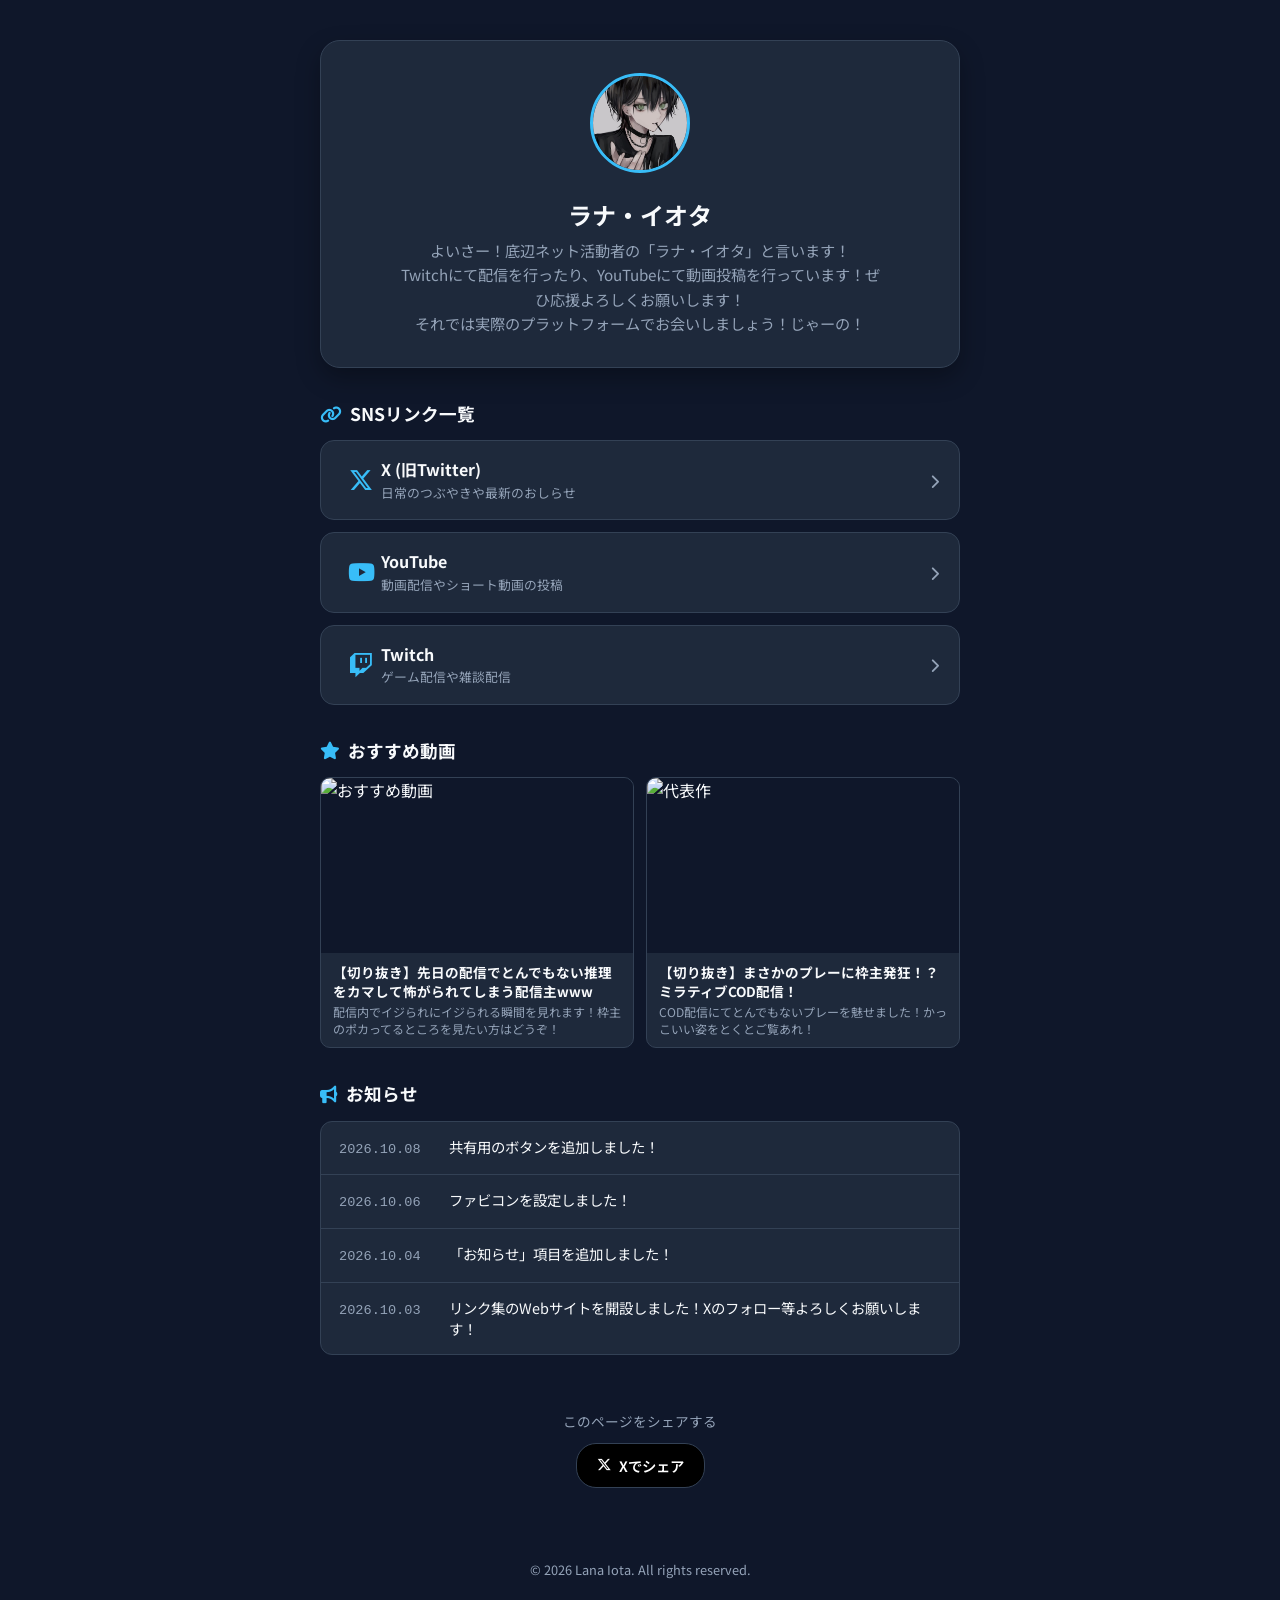
==== index.html @ 1b5952c9 "スペルミス修正" ====
<!DOCTYPE html>
<html lang="ja">
  <head>
    <!-- OGP基本設定 -->
    <meta property="og:site_name" content="ラナ・イオタの自作ページ">
    <meta property="og:title" content="ラナ・イオタのSNSリンク集">
    <meta property="og:description" content="ラナ・イオタの自作のリンク集サイトです。">
    <meta property="og:type" content="website">
    <meta property="og:url" content="https://lanaiota.github.io/LanaIota/">
    <meta property="og:image" content="https://lanaiota.github.io/LanaIota/image/favicon.jpg">

    <!-- X（Twitter）用のカード指定 -->
    <meta name="twitter:card" content="summary_large_image">
    <meta name="twitter:site" content="@Live_lana_iota">

    <!-- 所有権の設定 -->
    <meta name="google-site-verification" content="B1I2mXv6Hspr4kl9u6UnT_QV-ADoGNzD-LPRNNuF228" />
    
    <!-- ページ設定 -->
    <meta charset="UTF-8">

    <meta name="description" content="ラナ・イオタ（Lana Iota）の自作の公式リンク集・Webサイトです。Twitch、YouTube、X（旧Twitter）などの最新情報や更新案内について掲載しています。">
    <meta name="keywords" content="ラナ・イオタ, ラナイオタ, らないおた, らな, いおた, Lana Iota, LanaIota, 配信者, リンク集, Twitch, Youtube, X, Twitter">

    <title>ラナ・イオタのSNSリンクまとめサイト</title>

    <link rel="icon" href="image/favicon.jpg" type="image/jpeg">
    <link rel="apple-touch-icon" href="image/favicon.jpg">
    
    <link rel="stylesheet" href="css/common.css">
    <link rel="stylesheet" href="css/main.css">

    <link rel="preconnect" href="https://fonts.googleapis.com">
    <link rel="preconnect" href="https://fonts.gstatic.com" crossorigin>
    
    <link rel="stylesheet" href="https://fonts.googleapis.com/css2?family=Noto+Sans+JP:wght@400;500;700&display=swap">
    <link rel="stylesheet" href="https://cdnjs.cloudflare.com/ajax/libs/font-awesome/6.5.1/css/all.min.css">
  </head>
  <body>
    <div class="container">

      <!-- プロフィールカード -->
      <header class="profile-card">
        <img src="image/icon.jpg" alt="アイコン" class="avatar">
        <h1 class="name">ラナ・イオタ</h1>
        <p class="bio">
          よいさー！底辺ネット活動者の「ラナ・イオタ」と言います！<br>
          Twitchにて配信を行ったり、YouTubeにて動画投稿を行っています！ぜひ応援よろしくお願いします！<br>
          それでは実際のプラットフォームでお会いしましょう！じゃーの！
        </p>
      </header>

      <!-- SNSリンク -->
      <section>
        <h2 class="section-title"><i class="fa-solid fa-link"></i> SNSリンク一覧</h2>
        <div class="links-grid">

          <!-- X (Twitter) -->
          <a href="https://x.com/Live_lana_iota" target="_blank" rel="noopener noreferrer" class="link-item">
            <div class="link-icon"><i class="fa-brands fa-x-twitter"></i></div>
            <div class="link-info">
              <div class="link-title">X (旧Twitter)</div>
              <div class="link-desc">日常のつぶやきや最新のおしらせ</div>
            </div>
            <div class="link-arrow"><i class="fa-solid fa-chevron-right"></i></div>
          </a>

          <!-- YouTube -->
          <a href="https://youtube.com/@Lana_iota" target="_blank" rel="noopener noreferrer" class="link-item">
            <div class="link-icon"><i class="fa-brands fa-youtube"></i></div>
            <div class="link-info">
              <div class="link-title">YouTube</div>
              <div class="link-desc">動画配信やショート動画の投稿</div>
            </div>
            <div class="link-arrow"><i class="fa-solid fa-chevron-right"></i></div>
          </a>

          <!-- Twitch -->
          <a href="https://twitch.tv/lana_iota0411" target="_blank" rel="noopener noreferrer" class="link-item">
            <div class="link-icon"><i class="fa-brands fa-twitch"></i></div>
            <div class="link-info">
              <div class="link-title">Twitch</div>
              <div class="link-desc">ゲーム配信や雑談配信</div>
            </div>
            <div class="link-arrow"><i class="fa-solid fa-chevron-right"></i></div>
          </a>

        </div>
      </section>

      <!-- おすすめ動画 -->
      <section>
        <h2 class="section-title"><i class="fa-solid fa-star"></i> おすすめ動画</h2>
        <div class="works-grid">

          <a href="https://www.youtube.com/watch?v=J6_yquR4E8c" target="_blank" rel="noopener noreferrer" class="work-card">
            <div class="work-img">
              <img src="https://img.youtube.com/vi/J6_yquR4E8c/hqdefault.jpg" alt="おすすめ動画">
              <div class="play-overlay"><i class="fa-solid fa-circle-play"></i></div>
            </div>
            <div class="work-content">
              <div class="work-title">【切り抜き】先日の配信でとんでもない推理をカマして怖がられてしまう配信主www</div>
              <div class="work-desc">配信内でイジられにイジられる瞬間を見れます！枠主のポカってるところを見たい方はどうぞ！</div>
            </div>
          </a>

          <a href="https://www.youtube.com/watch?v=yUCX9ZG6_dI" target="_blank" rel="noopener noreferrer" class="work-card">
            <div class="work-img">
              <img src="https://img.youtube.com/vi/yUCX9ZG6_dI/hqdefault.jpg" alt="代表作">
              <div class="play-overlay"><i class="fa-solid fa-circle-play"></i></div>
            </div>
            <div class="work-content">
              <div class="work-title">【切り抜き】まさかのプレーに枠主発狂！？ミラティブCOD配信！</div>
              <div class="work-desc">COD配信にてとんでもないプレーを魅せました！かっこいい姿をとくとご覧あれ！</div>
            </div>
          </a>

        </div>
      </section>

      <!-- お知らせ -->
      <section>
        <h2 class="section-title"><i class="fa-solid fa-bullhorn"></i> お知らせ</h2>
        
        <div class="news-table">
          
          <div class="news-row">
            <time class="news-date">2026.10.08</time>
            <div class="news-content">共有用のボタンを追加しました！</div>
          </div>

          <div class="news-row">
            <time class="news-date">2026.10.06</time>
            <div class="news-content">ファビコンを設定しました！</div>
          </div>
          
          <div class="news-row">
            <time class="news-date">2026.10.04</time>
            <div class="news-content">「お知らせ」項目を追加しました！</div>
          </div>
          
          <a href="https://x.com/Live_lana_iota" target="_blank" rel="noopener noreferrer" class="news-row">
            <time class="news-date">2026.10.03</time>
            <div class="news-content">リンク集のWebサイトを開設しました！Xのフォロー等よろしくお願いします！</div>
          </a>

          <!-- リンク付きの行テンプレート -->
          <!-- 
          <a href="（リンク）" target="_blank" rel="noopener noreferrer" class="news-row">
            <time class="news-date">（日付）</time>
            <div class="news-content">（コメント）</div>
          </a> 
          -->

          <!-- リンク無しの行テンプレート -->
          <!-- 
          <div class="news-row">
            <time class="news-date">（日付）</time>
            <div class="news-content">（コメント）</div>
          </div>
          -->
          
        </div>
      </section>

      <!-- SNSシェアボタン -->
      <div class="share-section">
        <p class="share-title">このページをシェアする</p>
        <a href="https://x.com/intent/tweet?text=ラナ・イオタ自作のWebサイト&url=https://lanaiota.github.io/LanaIota/" 
           target="_blank" 
           rel="noopener noreferrer" 
           class="share-btn x-btn">
          <i class="fa-brands fa-x-twitter"></i> Xでシェア
        </a>
      </div>

      <!-- フッター -->
      <footer>
        <p>&copy; 2026 Lana Iota. All rights reserved.</p>
      </footer>

    </div>
  </body>
</html>
---- css/common.css ----
:root {
    --bg-color: #0f172a;
    --accent-color: #38bdf8;
    --text-main: #f8fafc;
    --text-sub: #94a3b8;
    --border-color: #334155;
}

/* 全体設定 */
* {
    box-sizing: border-box;
    margin: 0;
    padding: 0;
}

body {
    font-family: 'Noto Sans JP', sans-serif;
    background-color: var(--bg-color);
    color: var(--text-main);
    line-height: 1.6;
    display: flex;
    justify-content: center;
    padding: 40px 20px;
}

.container {
    width: 100%;
    max-width: 640px;
    display: flex;
    flex-direction: column;
    gap: 32px;
}

/* フッター */
footer {
    text-align: center;
    font-size: 0.8rem;
    color: var(--text-sub);
    margin-top: 16px;
}
---- css/main.css ----
:root {
    --card-bg: #1e293b;
}

/* プロフィールヘッダー */
.profile-card {
    background-color: var(--card-bg);
    border: 1px solid var(--border-color);
    border-radius: 20px;
    padding: 32px 24px;
    text-align: center;
    box-shadow: 0 10px 25px rgba(0, 0, 0, 0.3);
}

.avatar {
    width: 100px;
    height: 100px;
    border-radius: 50%;
    object-fit: cover;
    border: 3px solid var(--accent-color);
    margin-bottom: 16px;
}

.name {
    font-size: 1.5rem;
    font-weight: 700;
    margin-bottom: 4px;
}

.handle {
    font-size: 0.9rem;
    color: var(--accent-color);
    margin-bottom: 12px;
    font-weight: 500;
}

.bio {
    font-size: 0.95rem;
    color: var(--text-sub);
    max-width: 480px;
    margin: 0 auto;
}

/* セクションタイトル */
.section-title {
    font-size: 1.1rem;
    font-weight: 700;
    margin-bottom: 12px;
    display: flex;
    align-items: center;
    gap: 8px;
    color: var(--text-main);
}

.section-title i {
    color: var(--accent-color);
}

/* SNSリンク一覧 */
.links-grid {
    display: flex;
    flex-direction: column;
    gap: 12px;
}

.link-item {
    display: flex;
    align-items: center;
    background-color: var(--card-bg);
    border: 1px solid var(--border-color);
    padding: 16px 20px;
    border-radius: 14px;
    text-decoration: none;
    color: var(--text-main);
    transition: all 0.2s ease;
}

.link-item:hover {
    border-color: var(--accent-color);
    transform: translateY(-2px);
    background-color: #26334d;
}

.link-icon {
    font-size: 1.5rem;
    width: 40px;
    display: flex;
    justify-content: center;
    color: var(--accent-color);
}

.link-info {
    flex: 1;
}

.link-title {
    font-weight: 700;
    font-size: 1rem;
}

.link-desc {
    font-size: 0.8rem;
    color: var(--text-sub);
}

.link-arrow {
    color: var(--text-sub);
    font-size: 0.9rem;
}

/* おすすめ動画 */
a.work-card,
a.work-card:visited,
a.work-card:hover,
a.work-card:active {
  text-decoration: none !important;
  color: inherit !important;
}

.works-grid {
  display: grid;
  grid-template-columns: repeat(auto-fit, minmax(200px, 1fr));
  gap: 12px;
}

.work-card {
  background-color: var(--card-bg, #1e293b);
  border: 1px solid var(--border-color, #334155);
  border-radius: 10px;
  overflow: hidden;
  display: flex;
  flex-direction: column;
  transition: transform 0.25s ease, box-shadow 0.25s ease;
  cursor: pointer;
}

.work-card:hover {
  transform: translateY(-4px);
  box-shadow: 0 8px 20px rgba(0, 0, 0, 0.4);
}

.work-img {
  width: 100%;
  aspect-ratio: 16 / 9;
  background-color: #0f172a;
  position: relative;
  overflow: hidden;
}

.work-img img {
  width: 100%;
  height: 100%;
  object-fit: cover;
  display: block;
  transition: transform 0.3s ease;
}

.work-card:hover .work-img img {
  transform: scale(1.05);
}

.play-overlay {
  position: absolute;
  inset: 0;
  background: rgba(0, 0, 0, 0.4);
  display: flex;
  align-items: center;
  justify-content: center;
  font-size: 1.8rem;
  color: #ff0000;
  opacity: 0;
  transition: opacity 0.25s ease;
}

.work-card:hover .play-overlay {
  opacity: 1;
}

.work-content {
  padding: 10px 12px;
  display: flex;
  flex-direction: column;
  gap: 4px;
}

.work-title {
  font-weight: 700;
  font-size: 0.85rem;
  line-height: 1.35;
  display: -webkit-box;
  line-clamp: 2;
  -webkit-line-clamp: 2;
  -webkit-box-orient: vertical;
  overflow: hidden;
}

.work-desc {
  font-size: 0.75rem;
  color: var(--text-sub, #94a3b8);
  line-height: 1.4;
  display: -webkit-box;
  line-clamp: 2;
  -webkit-line-clamp: 2;
  -webkit-box-orient: vertical;
  overflow: hidden;
}

/* お知らせ */
.news-table {
  background-color: var(--card-bg, #1e293b);
  border: 1px solid var(--border-color, #334155);
  border-radius: 12px;
  overflow: hidden;
}

.news-row {
  display: flex;
  align-items: baseline;
  padding: 14px 18px;
  border-bottom: 1px solid var(--border-color, #334155);
  text-decoration: none;
  color: var(--text-main, #f8fafc);
  transition: background-color 0.2s ease;
}

.news-row:last-child {
  border-bottom: none;
}

a.news-row:hover {
  background-color: rgba(56, 189, 248, 0.08);
}

a.news-row:hover .news-content {
  color: var(--accent-color, #38bdf8);
  text-decoration: underline;
}

.news-date {
  width: 110px;
  flex-shrink: 0;
  font-size: 0.85rem;
  color: var(--text-sub, #94a3b8);
  font-family: monospace, sans-serif;
}

.news-content {
  flex: 1;
  font-size: 0.9rem;
  line-height: 1.5;
}

/* シェアエリア */
.share-section {
  text-align: center;
  margin: 24px 0;
}

.share-title {
  font-size: 0.85rem;
  color: var(--text-sub, #94a3b8);
  margin-bottom: 10px;
}

.share-btn {
  display: inline-flex;
  align-items: center;
  gap: 8px;
  padding: 10px 20px;
  border-radius: 20px;
  background-color: #000000;
  color: #ffffff;
  border: 1px solid var(--border-color, #334155);
  text-decoration: none;
  font-size: 0.9rem;
  font-weight: 600;
  transition: opacity 0.2s ease, transform 0.2s ease;
}

.share-btn:hover {
  opacity: 0.85;
  transform: translateY(-2px);
}
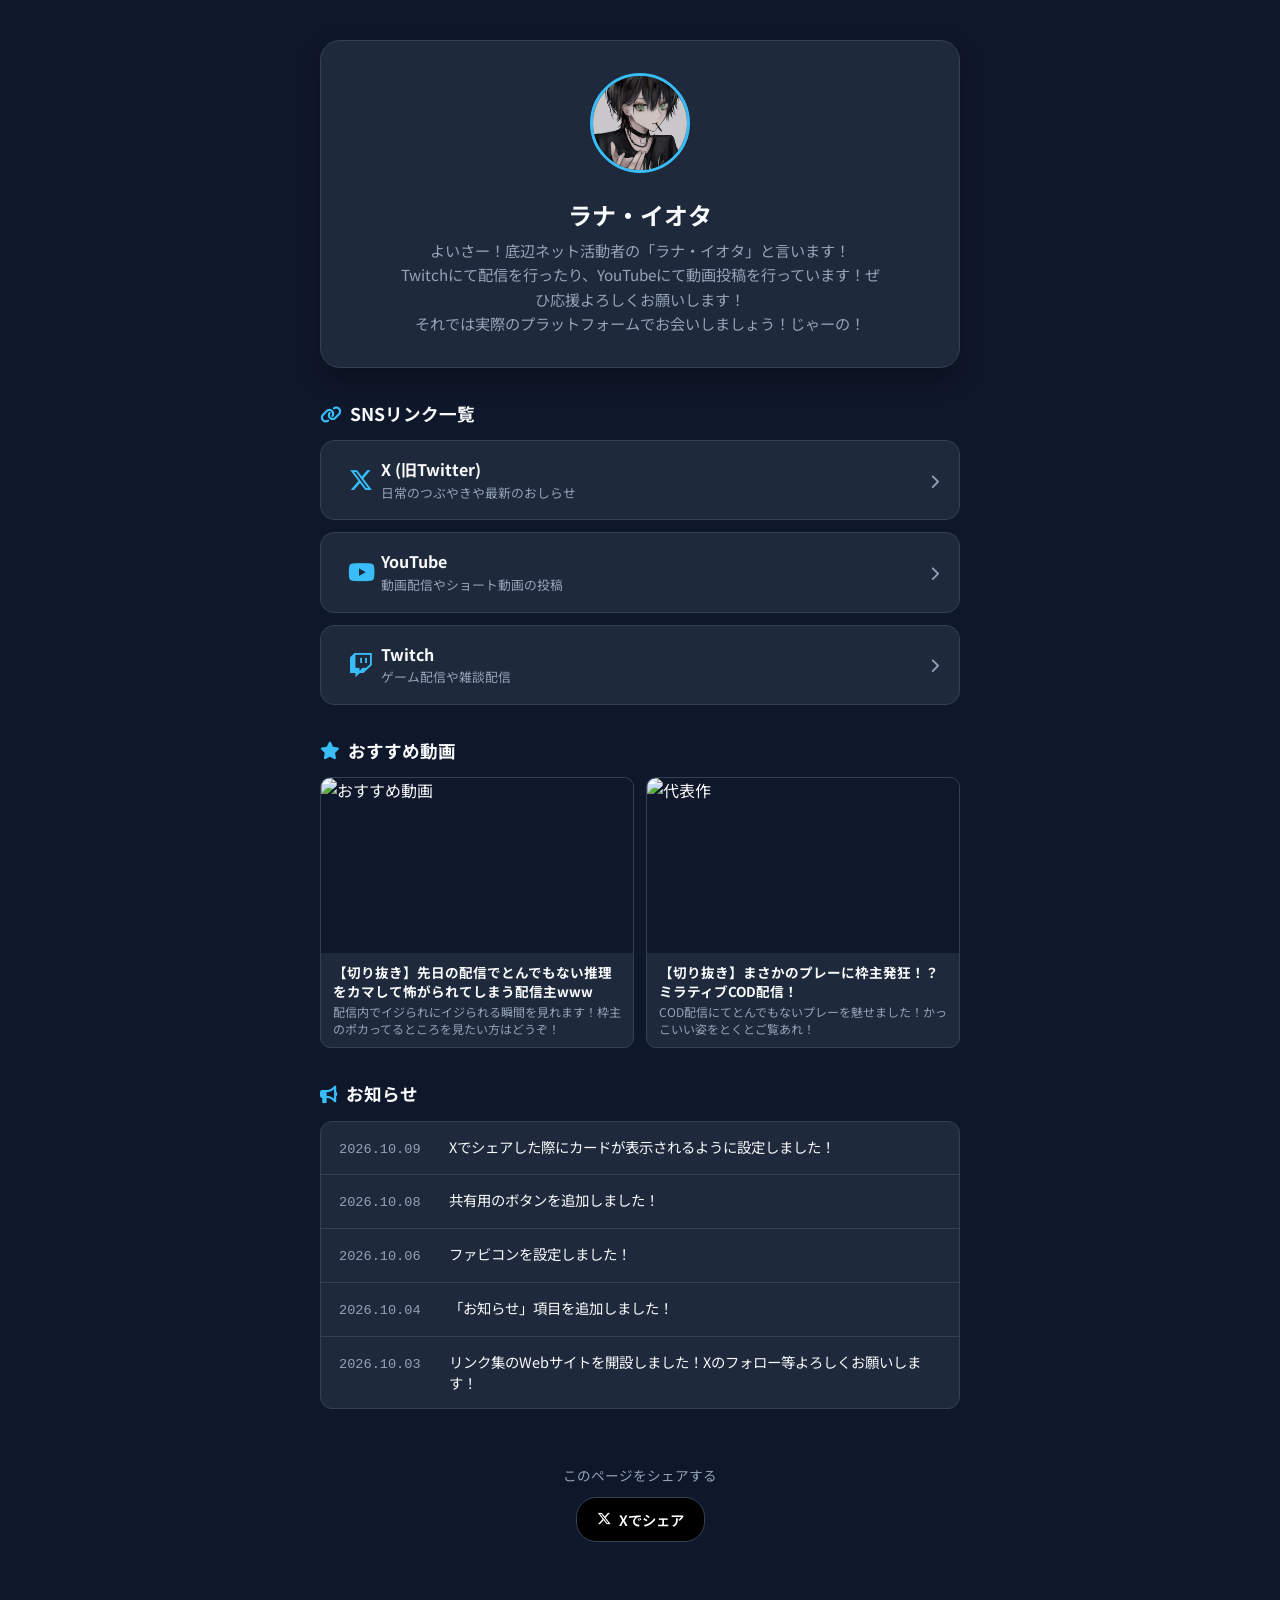
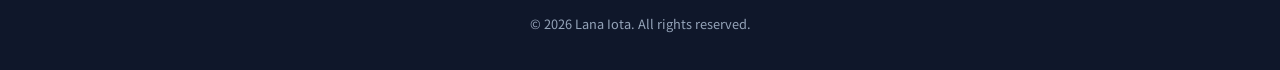
==== commit 2f820d30: "お知らせ内容追加" ====
--- a/index.html
+++ b/index.html
@@ -1,6 +1,8 @@
 <!DOCTYPE html>
 <html lang="ja">
   <head>
+    <meta charset="UTF-8">
+
     <!-- OGP基本設定 -->
     <meta property="og:site_name" content="ラナ・イオタの自作ページ">
     <meta property="og:title" content="ラナ・イオタのSNSリンク集">
@@ -17,8 +19,6 @@
     <meta name="google-site-verification" content="B1I2mXv6Hspr4kl9u6UnT_QV-ADoGNzD-LPRNNuF228" />
     
     <!-- ページ設定 -->
-    <meta charset="UTF-8">
-
     <meta name="description" content="ラナ・イオタ（Lana Iota）の自作の公式リンク集・Webサイトです。Twitch、YouTube、X（旧Twitter）などの最新情報や更新案内について掲載しています。">
     <meta name="keywords" content="ラナ・イオタ, ラナイオタ, らないおた, らな, いおた, Lana Iota, LanaIota, 配信者, リンク集, Twitch, Youtube, X, Twitter">
 
@@ -125,6 +125,11 @@
         <div class="news-table">
           
           <div class="news-row">
+            <time class="news-date">2026.10.09</time>
+            <div class="news-content">Xでシェアした際にカードが表示されるように設定しました！</div>
+          </div>
+
+          <div class="news-row">
             <time class="news-date">2026.10.08</time>
             <div class="news-content">共有用のボタンを追加しました！</div>
           </div>
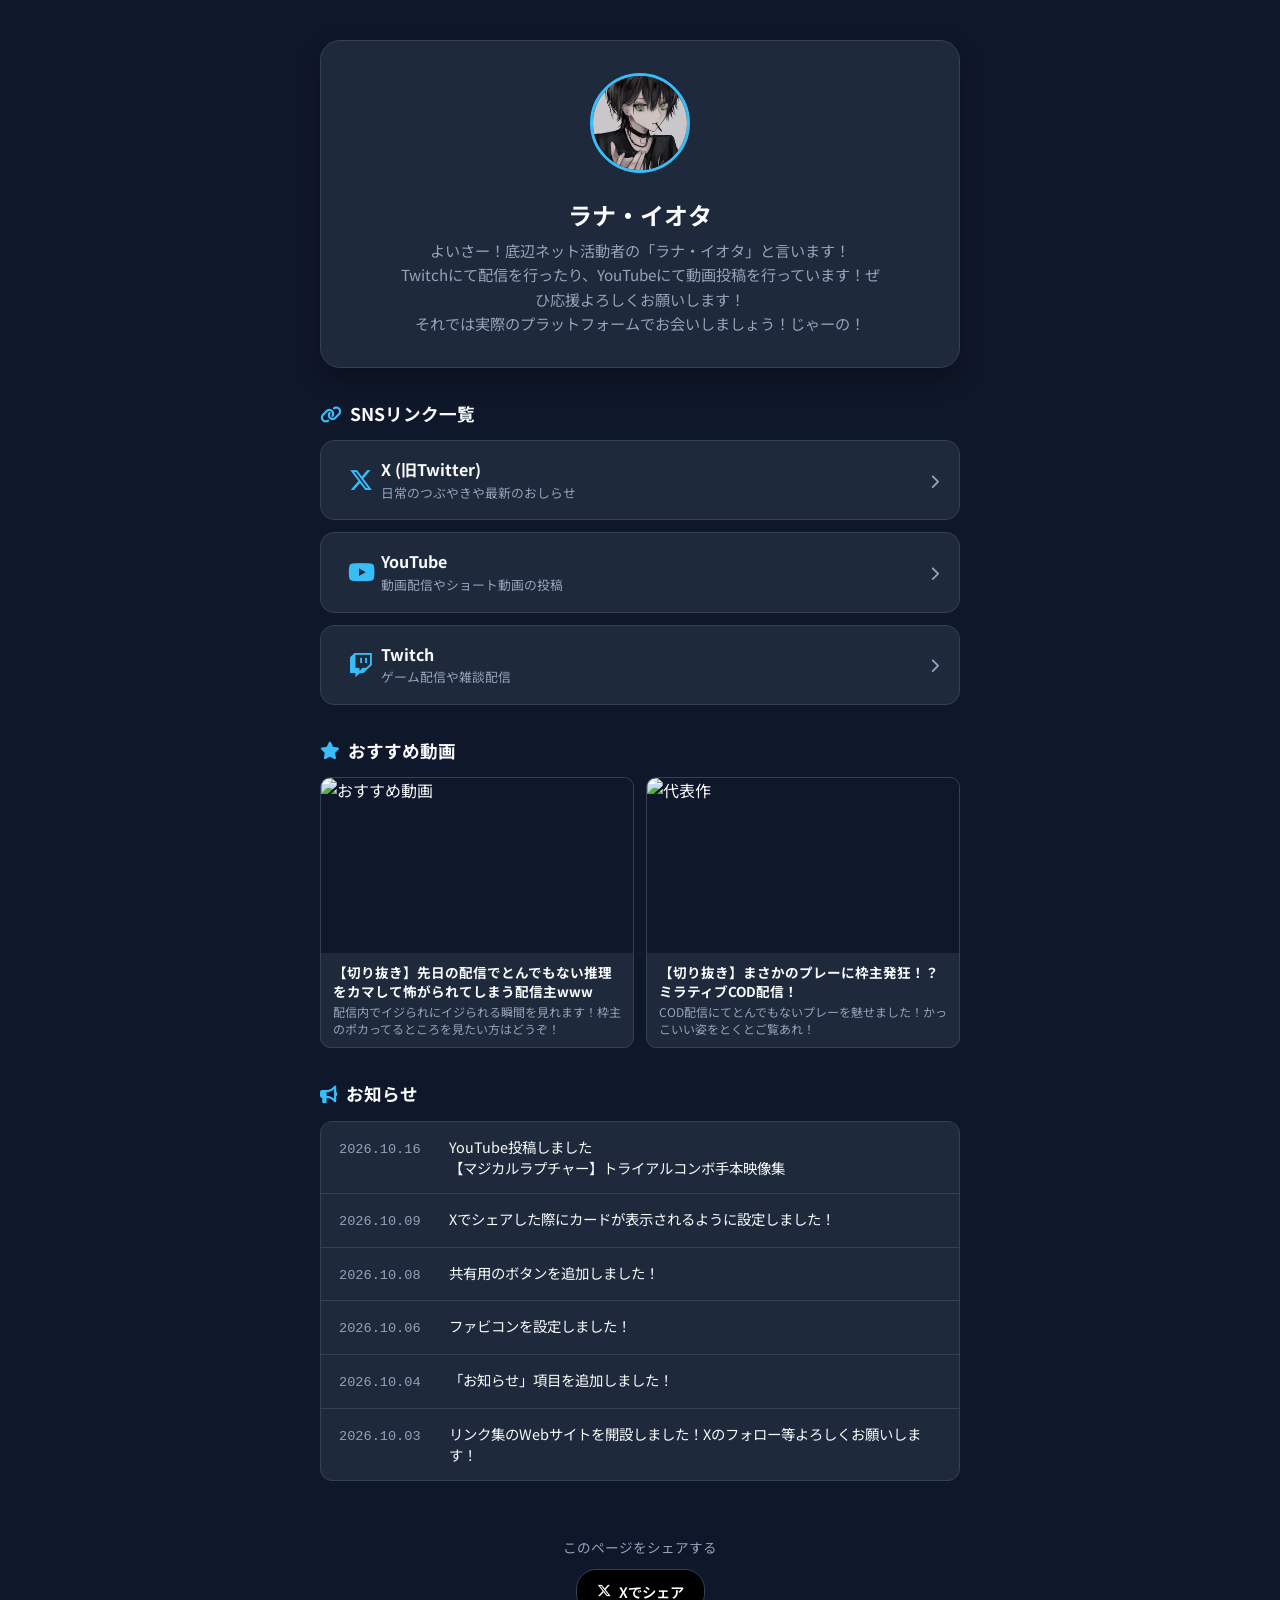
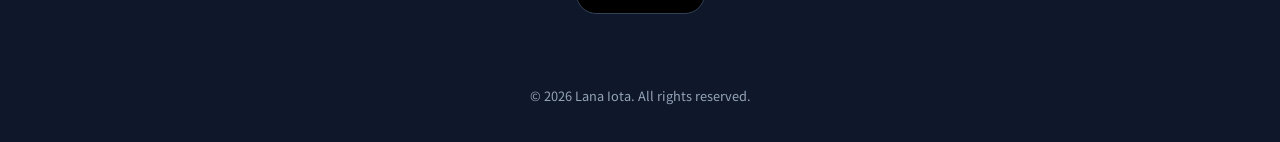
==== commit 2c648662: "Fix HTML structure and update content" ====
--- a/index.html
+++ b/index.html
@@ -1,189 +1,192 @@
 <!DOCTYPE html>
 <html lang="ja">
-  <head>
-    <meta charset="UTF-8">
+	<head>
+    	<meta charset="UTF-8">
 
-    <!-- OGP基本設定 -->
-    <meta property="og:site_name" content="ラナ・イオタの自作ページ">
-    <meta property="og:title" content="ラナ・イオタのSNSリンク集">
-    <meta property="og:description" content="ラナ・イオタの自作のリンク集サイトです。">
-    <meta property="og:type" content="website">
-    <meta property="og:url" content="https://lanaiota.github.io/LanaIota/">
-    <meta property="og:image" content="https://lanaiota.github.io/LanaIota/image/favicon.jpg">
+    	<!-- OGP基本設定 -->
+    	<meta property="og:site_name" content="ラナ・イオタの自作ページ">
+    	<meta property="og:title" content="ラナ・イオタのSNSリンク集">
+    	<meta property="og:description" content="ラナ・イオタの自作のリンク集サイトです。">
+    	<meta property="og:type" content="website">
+    	<meta property="og:url" content="https://lanaiota.github.io/LanaIota/">
+    	<meta property="og:image" content="https://lanaiota.github.io/LanaIota/image/favicon.jpg">
 
-    <!-- X（Twitter）用のカード指定 -->
-    <meta name="twitter:card" content="summary_large_image">
-    <meta name="twitter:site" content="@Live_lana_iota">
+		<!-- X（Twitter）用のカード指定 -->
+		<meta name="twitter:card" content="summary_large_image">
+		<meta name="twitter:site" content="@Live_lana_iota">
 
-    <!-- 所有権の設定 -->
-    <meta name="google-site-verification" content="B1I2mXv6Hspr4kl9u6UnT_QV-ADoGNzD-LPRNNuF228" />
-    
-    <!-- ページ設定 -->
-    <meta name="description" content="ラナ・イオタ（Lana Iota）の自作の公式リンク集・Webサイトです。Twitch、YouTube、X（旧Twitter）などの最新情報や更新案内について掲載しています。">
-    <meta name="keywords" content="ラナ・イオタ, ラナイオタ, らないおた, らな, いおた, Lana Iota, LanaIota, 配信者, リンク集, Twitch, Youtube, X, Twitter">
+		<!-- 所有権の設定 -->
+		<meta name="google-site-verification" content="B1I2mXv6Hspr4kl9u6UnT_QV-ADoGNzD-LPRNNuF228" />
 
-    <title>ラナ・イオタのSNSリンクまとめサイト</title>
+		<!-- ページ設定 -->
+		<meta name="description" content="ラナ・イオタ（Lana Iota）の自作の公式リンク集・Webサイトです。Twitch、YouTube、X（旧Twitter）などの最新情報や更新案内について掲載しています。">
+		<meta name="keywords" content="ラナ・イオタ, ラナイオタ, らないおた, らな, いおた, Lana Iota, LanaIota, 配信者, リンク集, Twitch, Youtube, X, Twitter">
 
-    <link rel="icon" href="image/favicon.jpg" type="image/jpeg">
-    <link rel="apple-touch-icon" href="image/favicon.jpg">
-    
-    <link rel="stylesheet" href="css/common.css">
-    <link rel="stylesheet" href="css/main.css">
+		<title>ラナ・イオタのSNSリンクまとめサイト</title>
 
-    <link rel="preconnect" href="https://fonts.googleapis.com">
-    <link rel="preconnect" href="https://fonts.gstatic.com" crossorigin>
-    
-    <link rel="stylesheet" href="https://fonts.googleapis.com/css2?family=Noto+Sans+JP:wght@400;500;700&display=swap">
-    <link rel="stylesheet" href="https://cdnjs.cloudflare.com/ajax/libs/font-awesome/6.5.1/css/all.min.css">
-  </head>
-  <body>
-    <div class="container">
+		<link rel="icon" href="image/favicon.jpg" type="image/jpeg">
+		<link rel="apple-touch-icon" href="image/favicon.jpg">
 
-      <!-- プロフィールカード -->
-      <header class="profile-card">
-        <img src="image/icon.jpg" alt="アイコン" class="avatar">
-        <h1 class="name">ラナ・イオタ</h1>
-        <p class="bio">
-          よいさー！底辺ネット活動者の「ラナ・イオタ」と言います！<br>
-          Twitchにて配信を行ったり、YouTubeにて動画投稿を行っています！ぜひ応援よろしくお願いします！<br>
-          それでは実際のプラットフォームでお会いしましょう！じゃーの！
-        </p>
-      </header>
+		<link rel="stylesheet" href="css/common.css">
+		<link rel="stylesheet" href="css/main.css">
 
-      <!-- SNSリンク -->
-      <section>
-        <h2 class="section-title"><i class="fa-solid fa-link"></i> SNSリンク一覧</h2>
-        <div class="links-grid">
+		<link rel="preconnect" href="https://fonts.googleapis.com">
+		<link rel="preconnect" href="https://fonts.gstatic.com" crossorigin>
 
-          <!-- X (Twitter) -->
-          <a href="https://x.com/Live_lana_iota" target="_blank" rel="noopener noreferrer" class="link-item">
-            <div class="link-icon"><i class="fa-brands fa-x-twitter"></i></div>
-            <div class="link-info">
-              <div class="link-title">X (旧Twitter)</div>
-              <div class="link-desc">日常のつぶやきや最新のおしらせ</div>
-            </div>
-            <div class="link-arrow"><i class="fa-solid fa-chevron-right"></i></div>
-          </a>
+		<link rel="stylesheet" href="https://fonts.googleapis.com/css2?family=Noto+Sans+JP:wght@400;500;700&display=swap">
+		<link rel="stylesheet" href="https://cdnjs.cloudflare.com/ajax/libs/font-awesome/6.5.1/css/all.min.css">
+	</head>
+	<body>
+		<div class="container">
 
-          <!-- YouTube -->
-          <a href="https://youtube.com/@Lana_iota" target="_blank" rel="noopener noreferrer" class="link-item">
-            <div class="link-icon"><i class="fa-brands fa-youtube"></i></div>
-            <div class="link-info">
-              <div class="link-title">YouTube</div>
-              <div class="link-desc">動画配信やショート動画の投稿</div>
-            </div>
-            <div class="link-arrow"><i class="fa-solid fa-chevron-right"></i></div>
-          </a>
+			<!-- プロフィールカード -->
+			<header class="profile-card">
+				<img src="image/icon.jpg" alt="アイコン" class="avatar">
+				<h1 class="name">ラナ・イオタ</h1>
+				<p class="bio">
+					よいさー！底辺ネット活動者の「ラナ・イオタ」と言います！<br>
+					Twitchにて配信を行ったり、YouTubeにて動画投稿を行っています！ぜひ応援よろしくお願いします！<br>
+					それでは実際のプラットフォームでお会いしましょう！じゃーの！
+				</p>
+			</header>
 
-          <!-- Twitch -->
-          <a href="https://twitch.tv/lana_iota0411" target="_blank" rel="noopener noreferrer" class="link-item">
-            <div class="link-icon"><i class="fa-brands fa-twitch"></i></div>
-            <div class="link-info">
-              <div class="link-title">Twitch</div>
-              <div class="link-desc">ゲーム配信や雑談配信</div>
-            </div>
-            <div class="link-arrow"><i class="fa-solid fa-chevron-right"></i></div>
-          </a>
+			<!-- SNSリンク -->
+			<section>
+				<h2 class="section-title"><i class="fa-solid fa-link"></i> SNSリンク一覧</h2>
+				<div class="links-grid">
 
-        </div>
-      </section>
+					<!-- X (Twitter) -->
+					<a href="https://x.com/Live_lana_iota" target="_blank" rel="noopener noreferrer" class="link-item">
+						<div class="link-icon"><i class="fa-brands fa-x-twitter"></i></div>
+						<div class="link-info">
+							<div class="link-title">X (旧Twitter)</div>
+							<div class="link-desc">日常のつぶやきや最新のおしらせ</div>
+						</div>
+						<div class="link-arrow"><i class="fa-solid fa-chevron-right"></i></div>
+					</a>
 
-      <!-- おすすめ動画 -->
-      <section>
-        <h2 class="section-title"><i class="fa-solid fa-star"></i> おすすめ動画</h2>
-        <div class="works-grid">
+					<!-- YouTube -->
+					<a href="https://youtube.com/@Lana_iota" target="_blank" rel="noopener noreferrer" class="link-item">
+						<div class="link-icon"><i class="fa-brands fa-youtube"></i></div>
+						<div class="link-info">
+							<div class="link-title">YouTube</div>
+							<div class="link-desc">動画配信やショート動画の投稿</div>
+						</div>
+						<div class="link-arrow"><i class="fa-solid fa-chevron-right"></i></div>
+					</a>
 
-          <a href="https://www.youtube.com/watch?v=J6_yquR4E8c" target="_blank" rel="noopener noreferrer" class="work-card">
-            <div class="work-img">
-              <img src="https://img.youtube.com/vi/J6_yquR4E8c/hqdefault.jpg" alt="おすすめ動画">
-              <div class="play-overlay"><i class="fa-solid fa-circle-play"></i></div>
-            </div>
-            <div class="work-content">
-              <div class="work-title">【切り抜き】先日の配信でとんでもない推理をカマして怖がられてしまう配信主www</div>
-              <div class="work-desc">配信内でイジられにイジられる瞬間を見れます！枠主のポカってるところを見たい方はどうぞ！</div>
-            </div>
-          </a>
+					<!-- Twitch -->
+					<a href="https://twitch.tv/lana_iota0411" target="_blank" rel="noopener noreferrer" class="link-item">
+						<div class="link-icon"><i class="fa-brands fa-twitch"></i></div>
+						<div class="link-info">
+							<div class="link-title">Twitch</div>
+							<div class="link-desc">ゲーム配信や雑談配信</div>
+						</div>
+						<div class="link-arrow"><i class="fa-solid fa-chevron-right"></i></div>
+					</a>
 
-          <a href="https://www.youtube.com/watch?v=yUCX9ZG6_dI" target="_blank" rel="noopener noreferrer" class="work-card">
-            <div class="work-img">
-              <img src="https://img.youtube.com/vi/yUCX9ZG6_dI/hqdefault.jpg" alt="代表作">
-              <div class="play-overlay"><i class="fa-solid fa-circle-play"></i></div>
-            </div>
-            <div class="work-content">
-              <div class="work-title">【切り抜き】まさかのプレーに枠主発狂！？ミラティブCOD配信！</div>
-              <div class="work-desc">COD配信にてとんでもないプレーを魅せました！かっこいい姿をとくとご覧あれ！</div>
-            </div>
-          </a>
+				</div>
+			</section>
 
-        </div>
-      </section>
+			<!-- おすすめ動画 -->
+			<section>
+				<h2 class="section-title"><i class="fa-solid fa-star"></i> おすすめ動画</h2>
+				<div class="works-grid">
 
-      <!-- お知らせ -->
-      <section>
-        <h2 class="section-title"><i class="fa-solid fa-bullhorn"></i> お知らせ</h2>
-        
-        <div class="news-table">
-          
-          <div class="news-row">
-            <time class="news-date">2026.10.09</time>
-            <div class="news-content">Xでシェアした際にカードが表示されるように設定しました！</div>
-          </div>
+					<a href="https://www.youtube.com/watch?v=J6_yquR4E8c" target="_blank" rel="noopener noreferrer" class="work-card">
+						<div class="work-img">
+							<img src="https://img.youtube.com/vi/J6_yquR4E8c/hqdefault.jpg" alt="おすすめ動画">
+							<div class="play-overlay"><i class="fa-solid fa-circle-play"></i></div>
+						</div>
+						<div class="work-content">
+							<div class="work-title">【切り抜き】先日の配信でとんでもない推理をカマして怖がられてしまう配信主www</div>
+							<div class="work-desc">配信内でイジられにイジられる瞬間を見れます！枠主のポカってるところを見たい方はどうぞ！</div>
+						</div>
+					</a>
 
-          <div class="news-row">
-            <time class="news-date">2026.10.08</time>
-            <div class="news-content">共有用のボタンを追加しました！</div>
-          </div>
+					<a href="https://www.youtube.com/watch?v=yUCX9ZG6_dI" target="_blank" rel="noopener noreferrer" class="work-card">
+						<div class="work-img">
+							<img src="https://img.youtube.com/vi/yUCX9ZG6_dI/hqdefault.jpg" alt="代表作">
+							<div class="play-overlay"><i class="fa-solid fa-circle-play"></i></div>
+						</div>
+						<div class="work-content">
+							<div class="work-title">【切り抜き】まさかのプレーに枠主発狂！？ミラティブCOD配信！</div>
+							<div class="work-desc">COD配信にてとんでもないプレーを魅せました！かっこいい姿をとくとご覧あれ！</div>
+						</div>
+					</a>
 
-          <div class="news-row">
-            <time class="news-date">2026.10.06</time>
-            <div class="news-content">ファビコンを設定しました！</div>
-          </div>
-          
-          <div class="news-row">
-            <time class="news-date">2026.10.04</time>
-            <div class="news-content">「お知らせ」項目を追加しました！</div>
-          </div>
-          
-          <a href="https://x.com/Live_lana_iota" target="_blank" rel="noopener noreferrer" class="news-row">
-            <time class="news-date">2026.10.03</time>
-            <div class="news-content">リンク集のWebサイトを開設しました！Xのフォロー等よろしくお願いします！</div>
-          </a>
+				</div>
+			</section>
 
-          <!-- リンク付きの行テンプレート -->
-          <!-- 
-          <a href="（リンク）" target="_blank" rel="noopener noreferrer" class="news-row">
-            <time class="news-date">（日付）</time>
-            <div class="news-content">（コメント）</div>
-          </a> 
-          -->
+			<!-- お知らせ -->
+			<section>
+				<h2 class="section-title"><i class="fa-solid fa-bullhorn"></i> お知らせ</h2>
 
-          <!-- リンク無しの行テンプレート -->
-          <!-- 
-          <div class="news-row">
-            <time class="news-date">（日付）</time>
-            <div class="news-content">（コメント）</div>
-          </div>
-          -->
-          
-        </div>
-      </section>
+				<div class="news-table">
+					<a href="https://youtu.be/0bg_Kp6myr4?si=cpvJ0qYHnGxOGPZp" target="_blank" rel="noopener noreferrer" class="news-row">
+						<time class="news-date">2026.10.16</time>
+						<div class="news-content">YouTube投稿しました<br>【マジカルラプチャー】トライアルコンボ手本映像集</div>
+					</a>
+					
+					<div class="news-row">
+						<time class="news-date">2026.10.09</time>
+						<div class="news-content">Xでシェアした際にカードが表示されるように設定しました！</div>
+					</div>
 
-      <!-- SNSシェアボタン -->
-      <div class="share-section">
-        <p class="share-title">このページをシェアする</p>
-        <a href="https://x.com/intent/tweet?text=ラナ・イオタ自作のWebサイト&url=https://lanaiota.github.io/LanaIota/" 
-           target="_blank" 
-           rel="noopener noreferrer" 
-           class="share-btn x-btn">
-          <i class="fa-brands fa-x-twitter"></i> Xでシェア
-        </a>
-      </div>
+					<div class="news-row">
+						<time class="news-date">2026.10.08</time>
+						<div class="news-content">共有用のボタンを追加しました！</div>
+					</div>
 
-      <!-- フッター -->
-      <footer>
-        <p>&copy; 2026 Lana Iota. All rights reserved.</p>
-      </footer>
+					<div class="news-row">
+						<time class="news-date">2026.10.06</time>
+						<div class="news-content">ファビコンを設定しました！</div>
+					</div>
 
-    </div>
-  </body>
+					<div class="news-row">
+						<time class="news-date">2026.10.04</time>
+						<div class="news-content">「お知らせ」項目を追加しました！</div>
+					</div>
+
+					<a href="https://x.com/Live_lana_iota" target="_blank" rel="noopener noreferrer" class="news-row">
+						<time class="news-date">2026.10.03</time>
+						<div class="news-content">リンク集のWebサイトを開設しました！Xのフォロー等よろしくお願いします！</div>
+					</a>
+
+					<!-- リンク付きの行テンプレート -->
+					<!-- 
+					<a href="（リンク）" target="_blank" rel="noopener noreferrer" class="news-row">
+						<time class="news-date">（日付）</time>
+						<div class="news-content">（コメント）</div>
+					</a> 
+					-->
+
+					<!-- リンク無しの行テンプレート -->
+					<!-- 
+					<div class="news-row">
+						<time class="news-date">（日付）</time>
+						<div class="news-content">（コメント）</div>
+					</div>
+					-->
+				</div>
+			</section>
+
+			<!-- SNSシェアボタン -->
+			<div class="share-section">
+				<p class="share-title">このページをシェアする</p>
+				<a href="https://x.com/intent/tweet?text=ラナ・イオタ自作のWebサイト&url=https://lanaiota.github.io/LanaIota/" 
+					target="_blank" 
+					rel="noopener noreferrer" 
+					class="share-btn x-btn">
+					<i class="fa-brands fa-x-twitter"></i> Xでシェア
+				</a>
+			</div>
+
+			<!-- フッター -->
+			<footer>
+				<p>&copy; 2026 Lana Iota. All rights reserved.</p>
+			</footer>
+
+		</div>
+	</body>
 </html>
--- a/css/common.css
+++ b/css/common.css
@@ -31,6 +31,21 @@
     gap: 32px;
 }
 
+/* セクションタイトル */
+.section-title {
+    font-size: 1.1rem;
+    font-weight: 700;
+    margin-bottom: 12px;
+    display: flex;
+    align-items: center;
+    gap: 8px;
+    color: var(--text-main);
+}
+
+.section-title i {
+    color: var(--accent-color);
+}
+
 /* フッター */
 footer {
     text-align: center;
--- a/css/main.css
+++ b/css/main.css
@@ -39,21 +39,6 @@
     color: var(--text-sub);
     max-width: 480px;
     margin: 0 auto;
-}
-
-/* セクションタイトル */
-.section-title {
-    font-size: 1.1rem;
-    font-weight: 700;
-    margin-bottom: 12px;
-    display: flex;
-    align-items: center;
-    gap: 8px;
-    color: var(--text-main);
-}
-
-.section-title i {
-    color: var(--accent-color);
 }
 
 /* SNSリンク一覧 */
